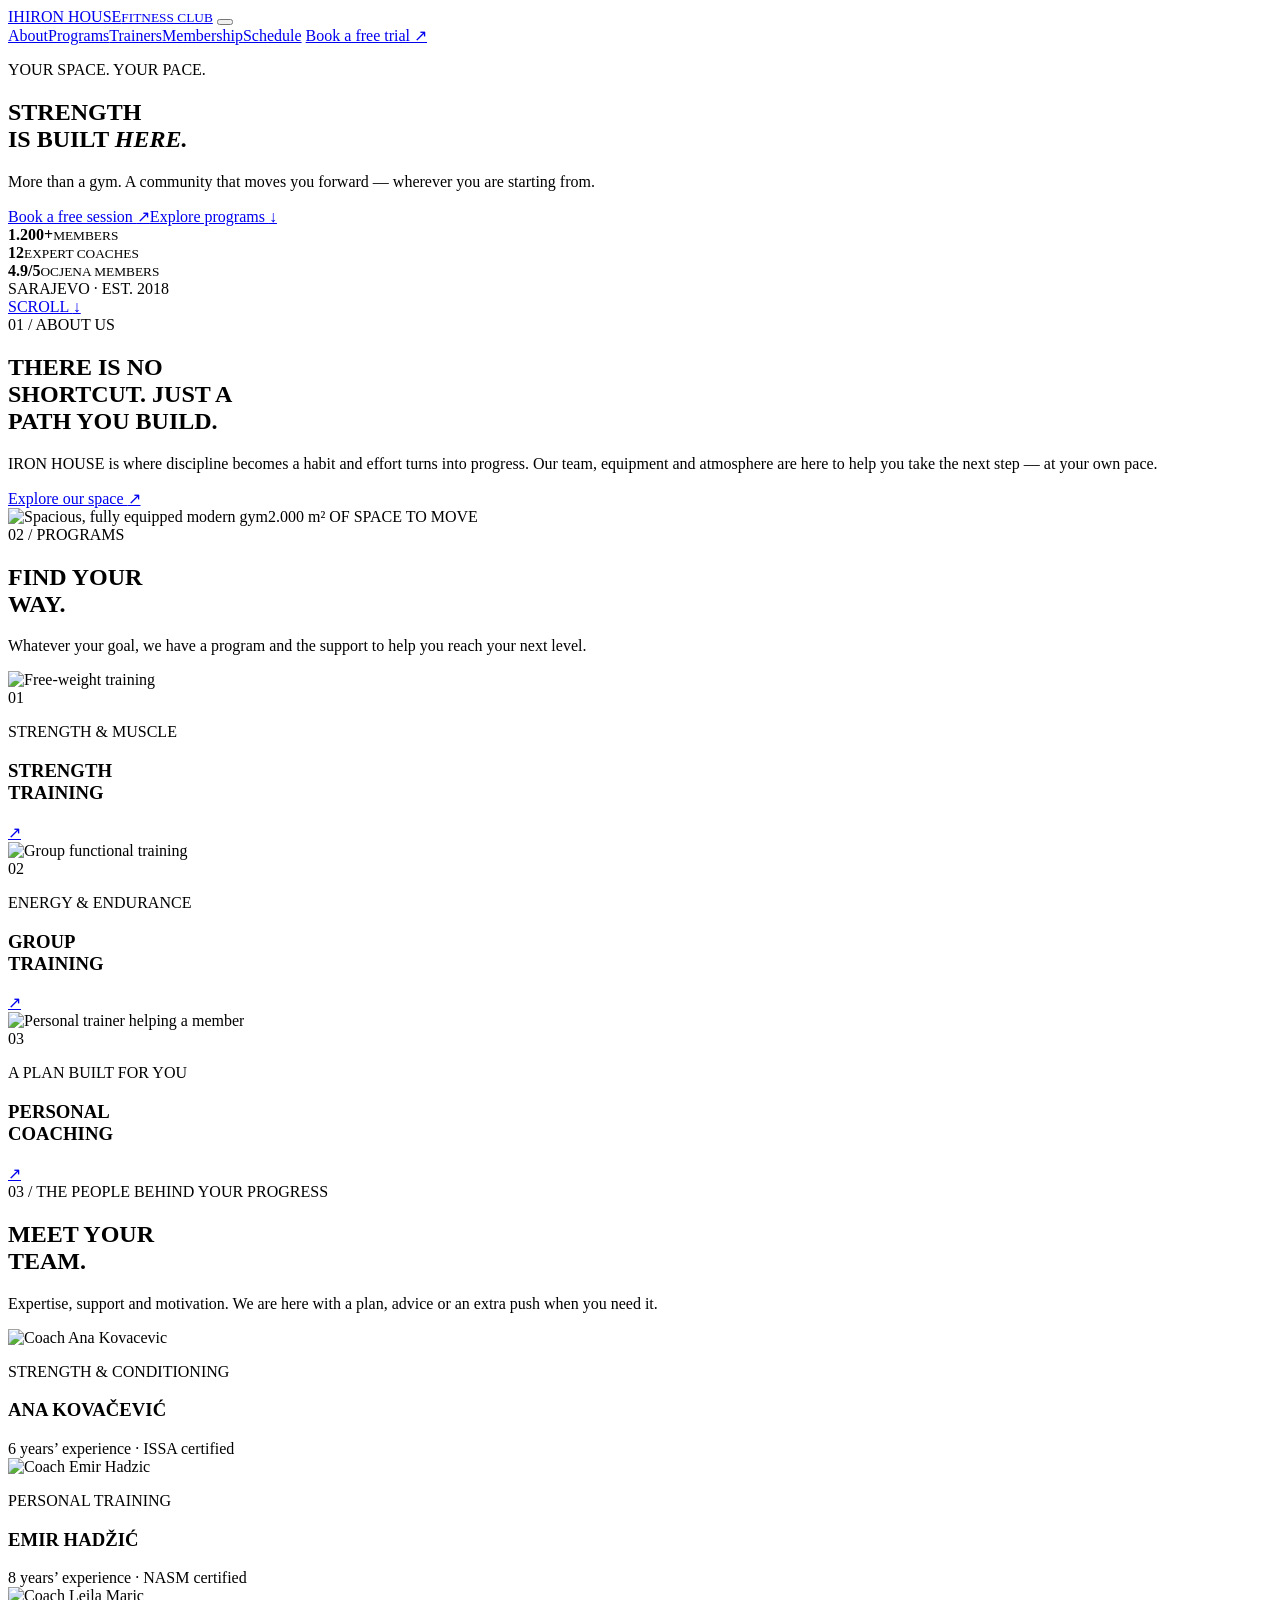
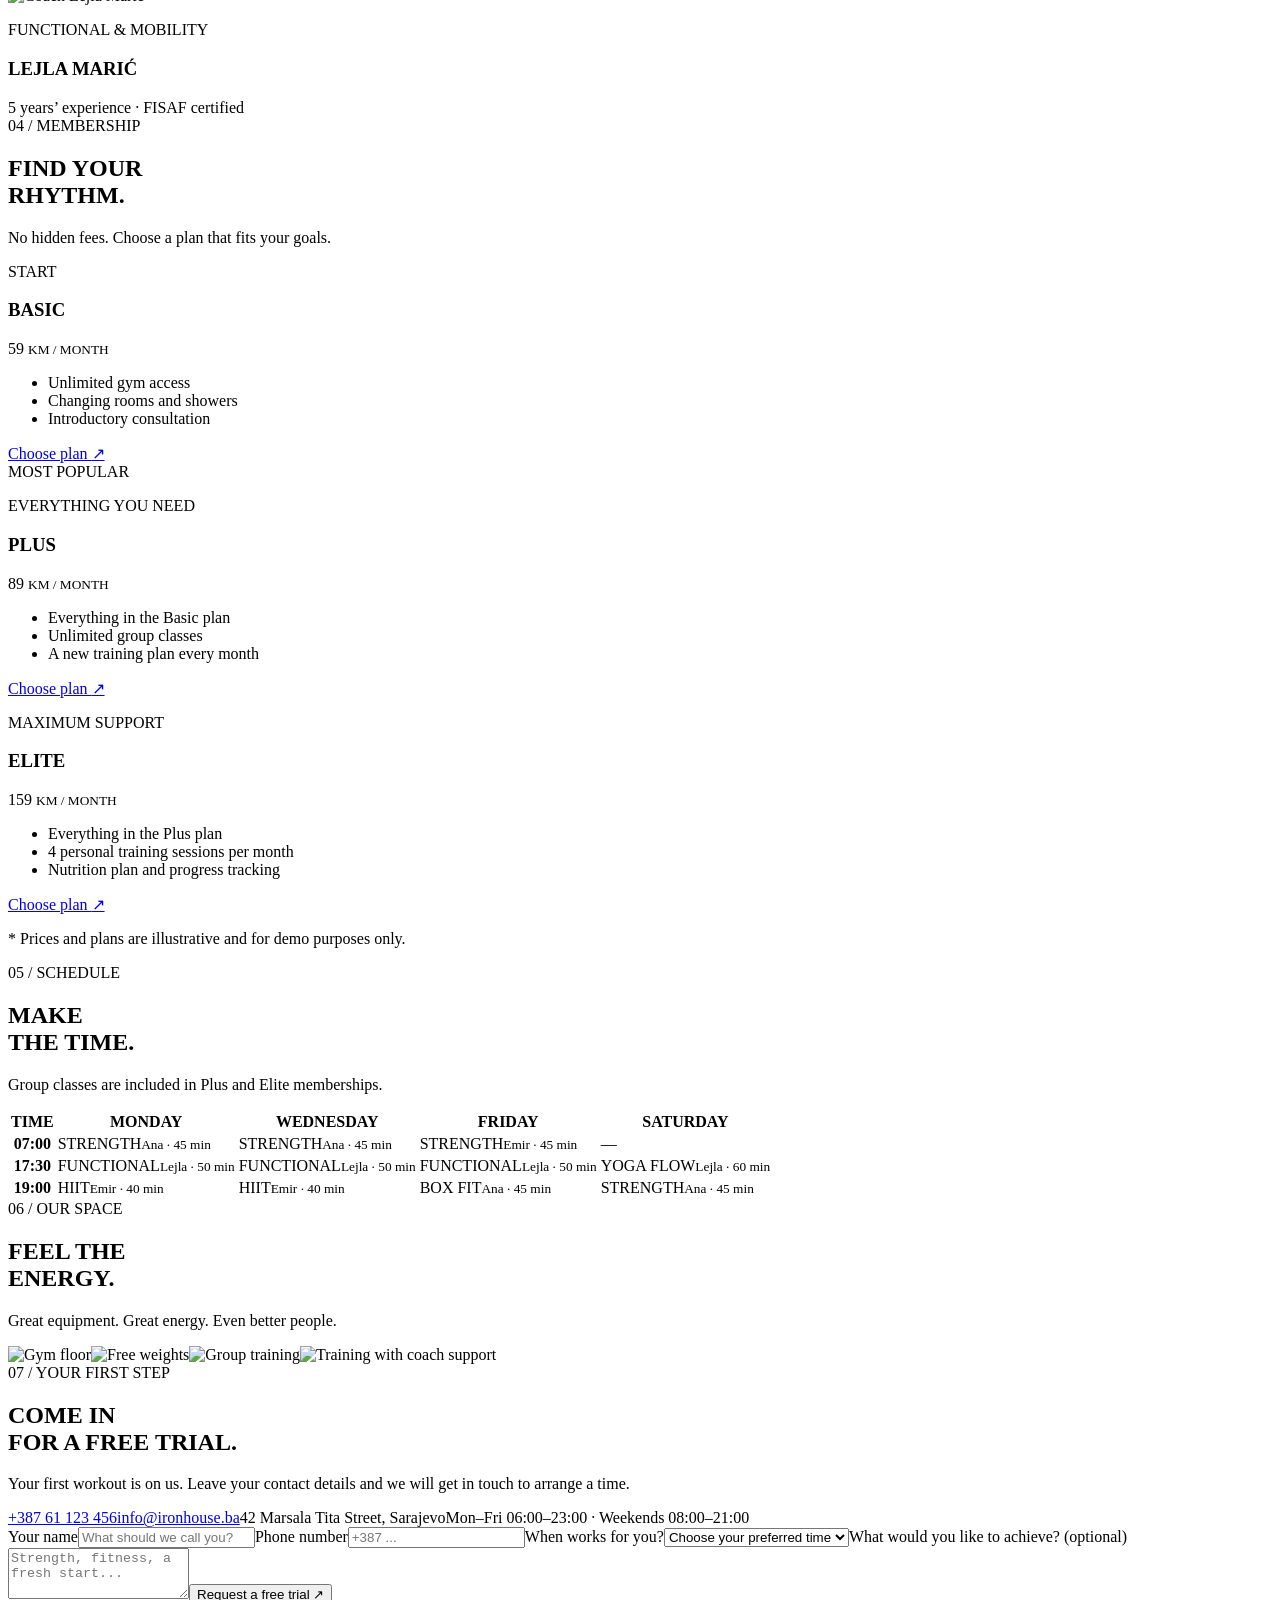
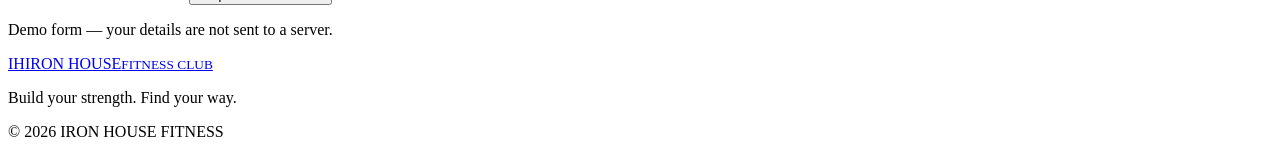
==== index.html @ 06bfaea4 "Add index.html for IRON HOUSE FITNESS demo" ====
<!doctype html>
<html lang="en">
<head>
  <meta charset="utf-8">
  <meta name="viewport" content="width=device-width, initial-scale=1">
  <meta name="theme-color" content="#111210">
  <meta name="description" content="IRON HOUSE FITNESS — strength training, conditioning and personal coaching in a modern fitness club.">
  <title>IRON HOUSE FITNESS — Your Time Is Now</title>
  <link rel="preconnect" href="https://fonts.googleapis.com">
  <link rel="preconnect" href="https://fonts.gstatic.com" crossorigin>
  <link href="https://fonts.googleapis.com/css2?family=Barlow+Condensed:wght@500;600;700;800;900&family=DM+Sans:wght@400;500;600;700&display=swap" rel="stylesheet">
  <link rel="stylesheet" href="style.css">
  <script src="script.js" defer></script>
</head>
<body>
  <header class="site-header">
    <a class="brand" href="#pocetna" aria-label="IRON HOUSE FITNESS — home"><span class="brand-mark">IH</span><span>IRON HOUSE<small>FITNESS CLUB</small></span></a>
    <button class="menu-toggle" aria-label="Open menu" aria-expanded="false"><span></span><span></span></button>
    <nav class="main-nav" aria-label="Main navigation">
      <a href="#o-nama">About</a><a href="#programi">Programs</a><a href="#treneri">Trainers</a><a href="#clanarine">Membership</a><a href="#raspored">Schedule</a>
      <a class="nav-cta" href="#kontakt">Book a free trial <span>↗</span></a>
    </nav>
  </header>

  <main>
    <section class="hero" id="pocetna">
      <div class="hero-image" role="img" aria-label="Athlete training in a dark gym"></div>
      <div class="hero-shade"></div>
      <div class="hero-content wrap">
        <p class="eyebrow"><span></span> YOUR SPACE. YOUR PACE.</p>
        <h1>STRENGTH<br>IS BUILT <em>HERE.</em></h1>
        <p class="hero-copy">More than a gym. A community that moves you forward — wherever you are starting from.</p>
        <div class="hero-actions"><a class="button button-orange" href="#kontakt">Book a free session <span>↗</span></a><a class="text-link" href="#programi">Explore programs <span>↓</span></a></div>
        <div class="hero-stats"><div><strong>1.200<span>+</span></strong><small>MEMBERS</small></div><div><strong>12</strong><small>EXPERT COACHES</small></div><div><strong>4.9<span>/5</span></strong><small>OCJENA MEMBERS</small></div></div>
      </div>
      <div class="hero-side">SARAJEVO · EST. 2018</div>
      <a href="#o-nama" class="scroll-cue">SCROLL <span>↓</span></a>
    </section>

    <section class="intro section wrap" id="o-nama">
      <div class="section-tag">01 / ABOUT US</div><div class="intro-content"><h2>THERE IS NO<br><span>SHORTCUT.</span> JUST A<br>PATH YOU BUILD.</h2><p>IRON HOUSE is where discipline becomes a habit and effort turns into progress. Our team, equipment and atmosphere are here to help you take the next step — at your own pace.</p><a class="text-link dark-link" href="#kontakt">Explore our space <span>↗</span></a></div>
      <div class="intro-image"><img src="https://images.unsplash.com/photo-1534438327276-14e5300c3a48?auto=format&fit=crop&w=1100&q=85" alt="Spacious, fully equipped modern gym" loading="lazy"><span class="image-note">2.000 m² OF SPACE TO MOVE</span></div>
    </section>

    <section class="programs section" id="programi"><div class="wrap"><div class="section-heading"><div><div class="section-tag">02 / PROGRAMS</div><h2>FIND YOUR<br><span>WAY.</span></h2></div><p>Whatever your goal, we have a program and the support to help you reach your next level.</p></div>
      <div class="program-grid">
        <article class="program-card"><img src="https://images.unsplash.com/photo-1583454110551-21f2fa2afe61?auto=format&fit=crop&w=900&q=80" alt="Free-weight training" loading="lazy"><div class="program-number">01</div><div class="program-info"><p>STRENGTH & MUSCLE</p><h3>STRENGTH<br>TRAINING</h3><a href="#kontakt" aria-label="Learn more about strength training">↗</a></div></article>
        <article class="program-card"><img src="https://images.unsplash.com/photo-1517836357463-d25dfeac3438?auto=format&fit=crop&w=900&q=80" alt="Group functional training" loading="lazy"><div class="program-number">02</div><div class="program-info"><p>ENERGY & ENDURANCE</p><h3>GROUP<br>TRAINING</h3><a href="#raspored" aria-label="View group classes">↗</a></div></article>
        <article class="program-card"><img src="https://images.unsplash.com/photo-1571019613454-1cb2f99b2d8b?auto=format&fit=crop&w=900&q=80" alt="Personal trainer helping a member" loading="lazy"><div class="program-number">03</div><div class="program-info"><p>A PLAN BUILT FOR YOU</p><h3>PERSONAL<br>COACHING</h3><a href="#treneri" aria-label="Meet our personal trainers">↗</a></div></article>
      </div></div></section>

    <section class="trainers section wrap" id="treneri"><div class="section-heading"><div><div class="section-tag">03 / THE PEOPLE BEHIND YOUR PROGRESS</div><h2>MEET YOUR<br><span>TEAM.</span></h2></div><p>Expertise, support and motivation. We are here with a plan, advice or an extra push when you need it.</p></div>
      <div class="trainer-grid"><article class="trainer-card"><img src="https://images.unsplash.com/photo-1534528741775-53994a69daeb?auto=format&fit=crop&w=800&q=85" alt="Coach Ana Kovacevic" loading="lazy"><div><p>STRENGTH & CONDITIONING</p><h3>ANA KOVAČEVIĆ</h3><span>6 years’ experience · ISSA certified</span></div></article><article class="trainer-card"><img src="https://images.unsplash.com/photo-1500648767791-00dcc994a43e?auto=format&fit=crop&w=800&q=85" alt="Coach Emir Hadzic" loading="lazy"><div><p>PERSONAL TRAINING</p><h3>EMIR HADŽIĆ</h3><span>8 years’ experience · NASM certified</span></div></article><article class="trainer-card"><img src="https://images.unsplash.com/photo-1506794778202-cad84cf45f1d?auto=format&fit=crop&w=800&q=85" alt="Coach Lejla Maric" loading="lazy"><div><p>FUNCTIONAL & MOBILITY</p><h3>LEJLA MARIĆ</h3><span>5 years’ experience · FISAF certified</span></div></article></div>
    </section>

    <section class="membership section" id="clanarine"><div class="wrap"><div class="section-heading"><div><div class="section-tag">04 / MEMBERSHIP</div><h2>FIND YOUR<br><span>RHYTHM.</span></h2></div><p>No hidden fees. Choose a plan that fits your goals.</p></div>
      <div class="price-grid"><article class="price-card"><p class="plan-label">START</p><h3>BASIC</h3><p class="price">59 <small>KM / MONTH</small></p><ul><li>Unlimited gym access</li><li>Changing rooms and showers</li><li>Introductory consultation</li></ul><a href="#kontakt" class="button button-outline">Choose plan <span>↗</span></a></article><article class="price-card featured"><div class="popular">MOST POPULAR</div><p class="plan-label">EVERYTHING YOU NEED</p><h3>PLUS</h3><p class="price">89 <small>KM / MONTH</small></p><ul><li>Everything in the Basic plan</li><li>Unlimited group classes</li><li>A new training plan every month</li></ul><a href="#kontakt" class="button button-orange">Choose plan <span>↗</span></a></article><article class="price-card"><p class="plan-label">MAXIMUM SUPPORT</p><h3>ELITE</h3><p class="price">159 <small>KM / MONTH</small></p><ul><li>Everything in the Plus plan</li><li>4 personal training sessions per month</li><li>Nutrition plan and progress tracking</li></ul><a href="#kontakt" class="button button-outline">Choose plan <span>↗</span></a></article></div><p class="price-note">* Prices and plans are illustrative and for demo purposes only.</p></div></section>

    <section class="schedule section wrap" id="raspored"><div class="section-heading"><div><div class="section-tag">05 / SCHEDULE</div><h2>MAKE<br><span>THE TIME.</span></h2></div><p>Group classes are included in Plus and Elite memberships.</p></div><div class="table-wrap"><table><thead><tr><th>TIME</th><th>MONDAY</th><th>WEDNESDAY</th><th>FRIDAY</th><th>SATURDAY</th></tr></thead><tbody><tr><th>07:00</th><td><span>STRENGTH</span><small>Ana · 45 min</small></td><td><span>STRENGTH</span><small>Ana · 45 min</small></td><td><span>STRENGTH</span><small>Emir · 45 min</small></td><td>—</td></tr><tr><th>17:30</th><td><span>FUNCTIONAL</span><small>Lejla · 50 min</small></td><td><span>FUNCTIONAL</span><small>Lejla · 50 min</small></td><td><span>FUNCTIONAL</span><small>Lejla · 50 min</small></td><td><span>YOGA FLOW</span><small>Lejla · 60 min</small></td></tr><tr><th>19:00</th><td><span>HIIT</span><small>Emir · 40 min</small></td><td><span>HIIT</span><small>Emir · 40 min</small></td><td><span>BOX FIT</span><small>Ana · 45 min</small></td><td><span>STRENGTH</span><small>Ana · 45 min</small></td></tr></tbody></table></div></section>

    <section class="gallery section"><div class="wrap"><div class="section-heading"><div><div class="section-tag">06 / OUR SPACE</div><h2>FEEL THE<br><span>ENERGY.</span></h2></div><p>Great equipment. Great energy. Even better people.</p></div><div class="gallery-grid"><img src="https://images.unsplash.com/photo-1534438327276-14e5300c3a48?auto=format&fit=crop&w=900&q=80" alt="Gym floor" loading="lazy"><img src="https://images.unsplash.com/photo-1583454110551-21f2fa2afe61?auto=format&fit=crop&w=700&q=80" alt="Free weights" loading="lazy"><img src="https://images.unsplash.com/photo-1517836357463-d25dfeac3438?auto=format&fit=crop&w=700&q=80" alt="Group training" loading="lazy"><img src="https://images.unsplash.com/photo-1571019613454-1cb2f99b2d8b?auto=format&fit=crop&w=900&q=80" alt="Training with coach support" loading="lazy"></div></div></section>

    <section class="contact section" id="kontakt"><div class="wrap contact-grid"><div><div class="section-tag">07 / YOUR FIRST STEP</div><h2>COME IN<br>FOR A <span>FREE TRIAL.</span></h2><p>Your first workout is on us. Leave your contact details and we will get in touch to arrange a time.</p><div class="contact-details"><a href="tel:+38761123456">+387 61 123 456</a><a href="mailto:info@ironhouse.ba">info@ironhouse.ba</a><span>42 Marsala Tita Street, Sarajevo</span><span>Mon–Fri 06:00–23:00 · Weekends 08:00–21:00</span></div></div>
      <form class="trial-form"><label for="ime">Your name</label><input id="ime" name="ime" autocomplete="name" placeholder="What should we call you?" required><label for="telefon">Phone number</label><input id="telefon" name="telefon" type="tel" autocomplete="tel" placeholder="+387 ..." required><label for="termin">When works for you?</label><select id="termin" name="termin" required><option value="" disabled selected>Choose your preferred time</option><option>Weekday — morning</option><option>Weekday — afternoon</option><option>Weekend</option></select><label for="cilj">What would you like to achieve? <span>(optional)</span></label><textarea id="cilj" name="cilj" rows="3" placeholder="Strength, fitness, a fresh start..."></textarea><button class="button button-orange" type="submit">Request a free trial <span>↗</span></button><p class="form-note">Demo form — your details are not sent to a server.</p><div class="form-success" role="status" aria-live="polite"></div></form></div></section>
  </main>
  <footer class="footer"><div class="wrap footer-inner"><a class="brand" href="#pocetna"><span class="brand-mark">IH</span><span>IRON HOUSE<small>FITNESS CLUB</small></span></a><p>Build your strength. Find your way.</p><span>© 2026 IRON HOUSE FITNESS</span></div></footer>
</body>
</html>
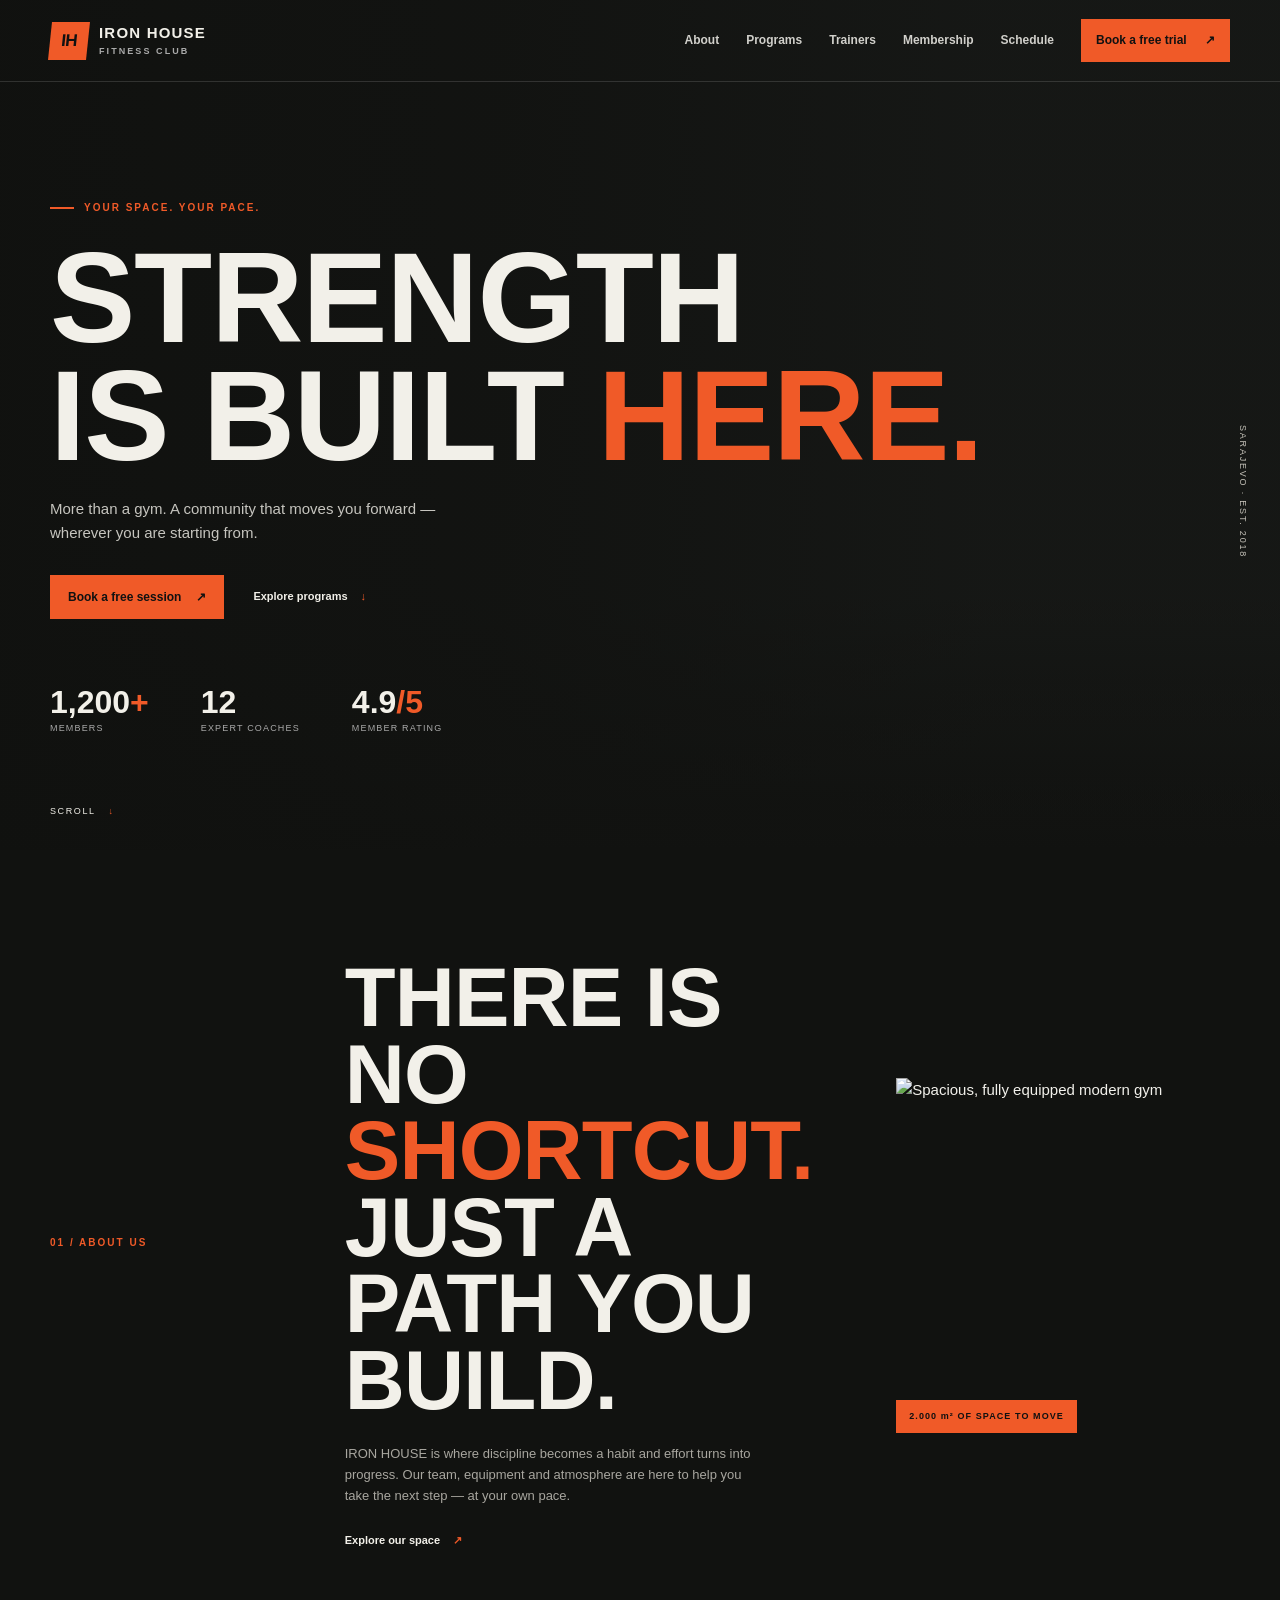
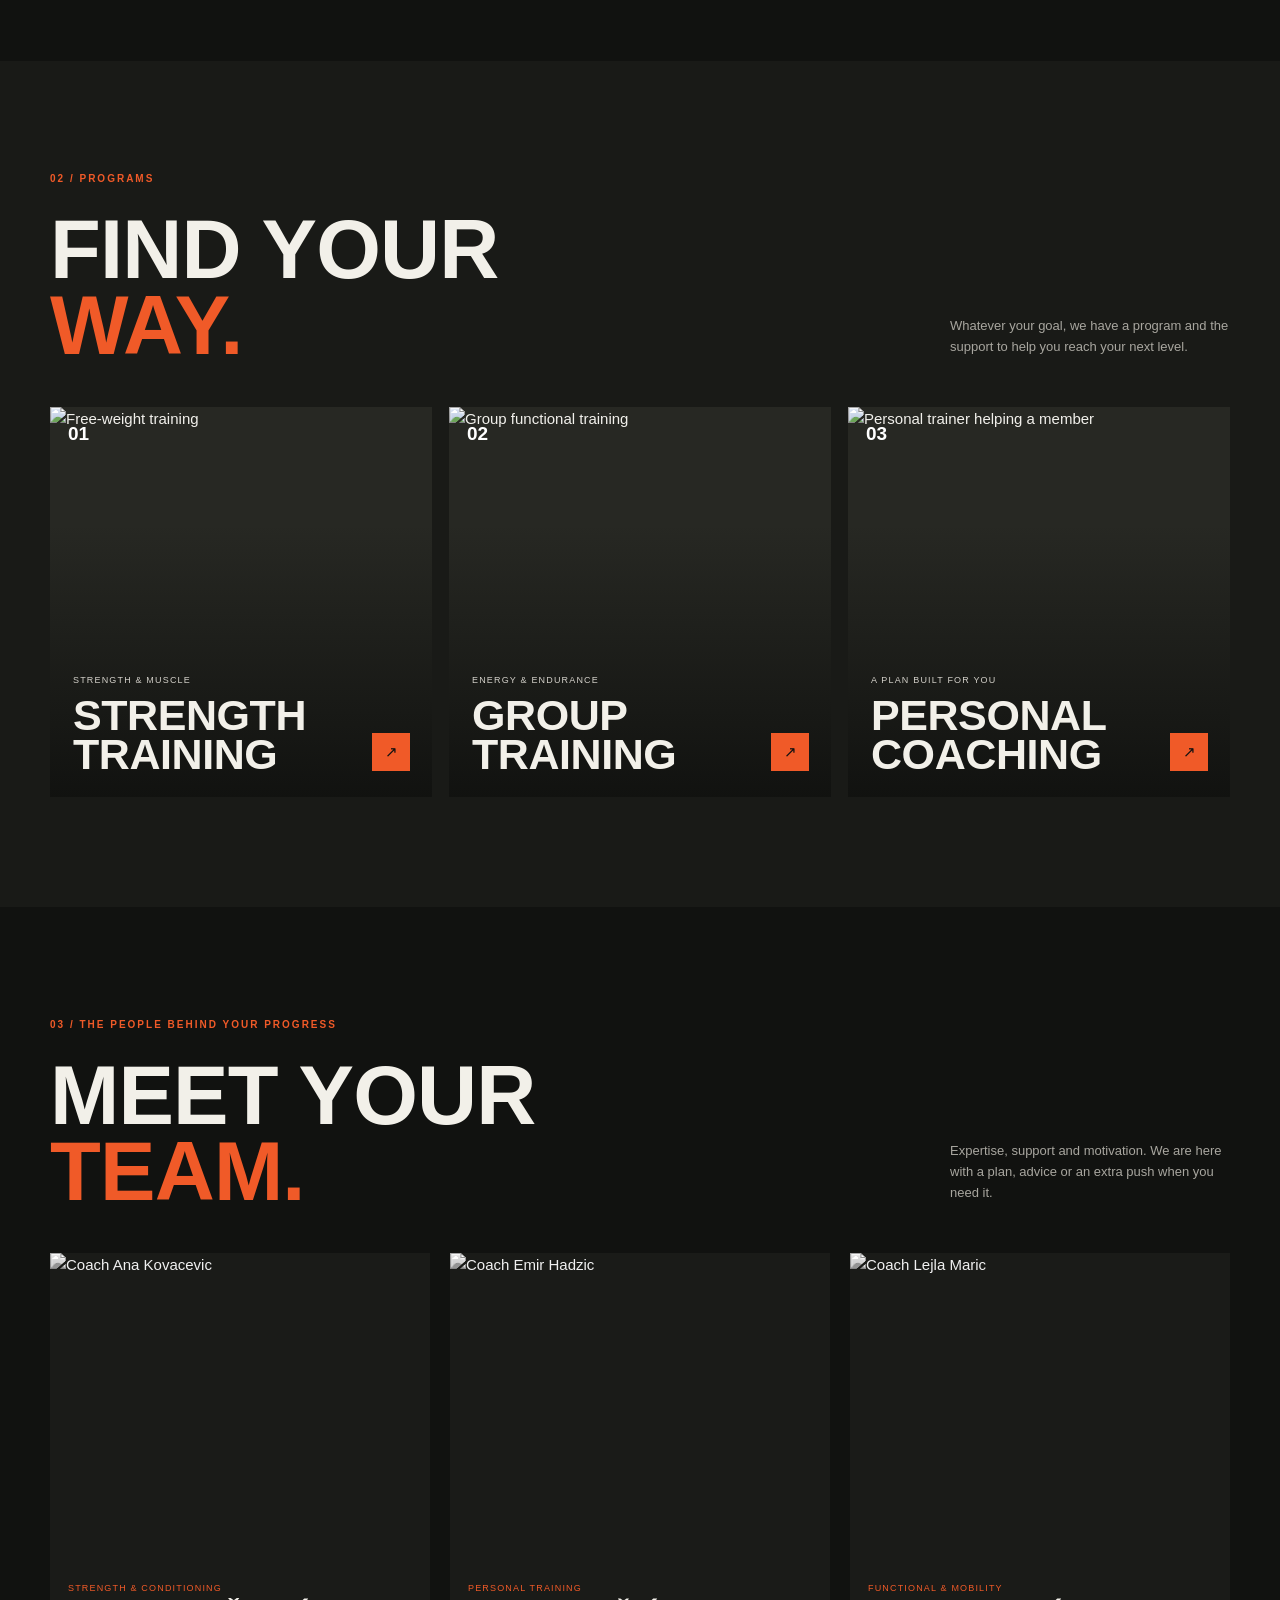
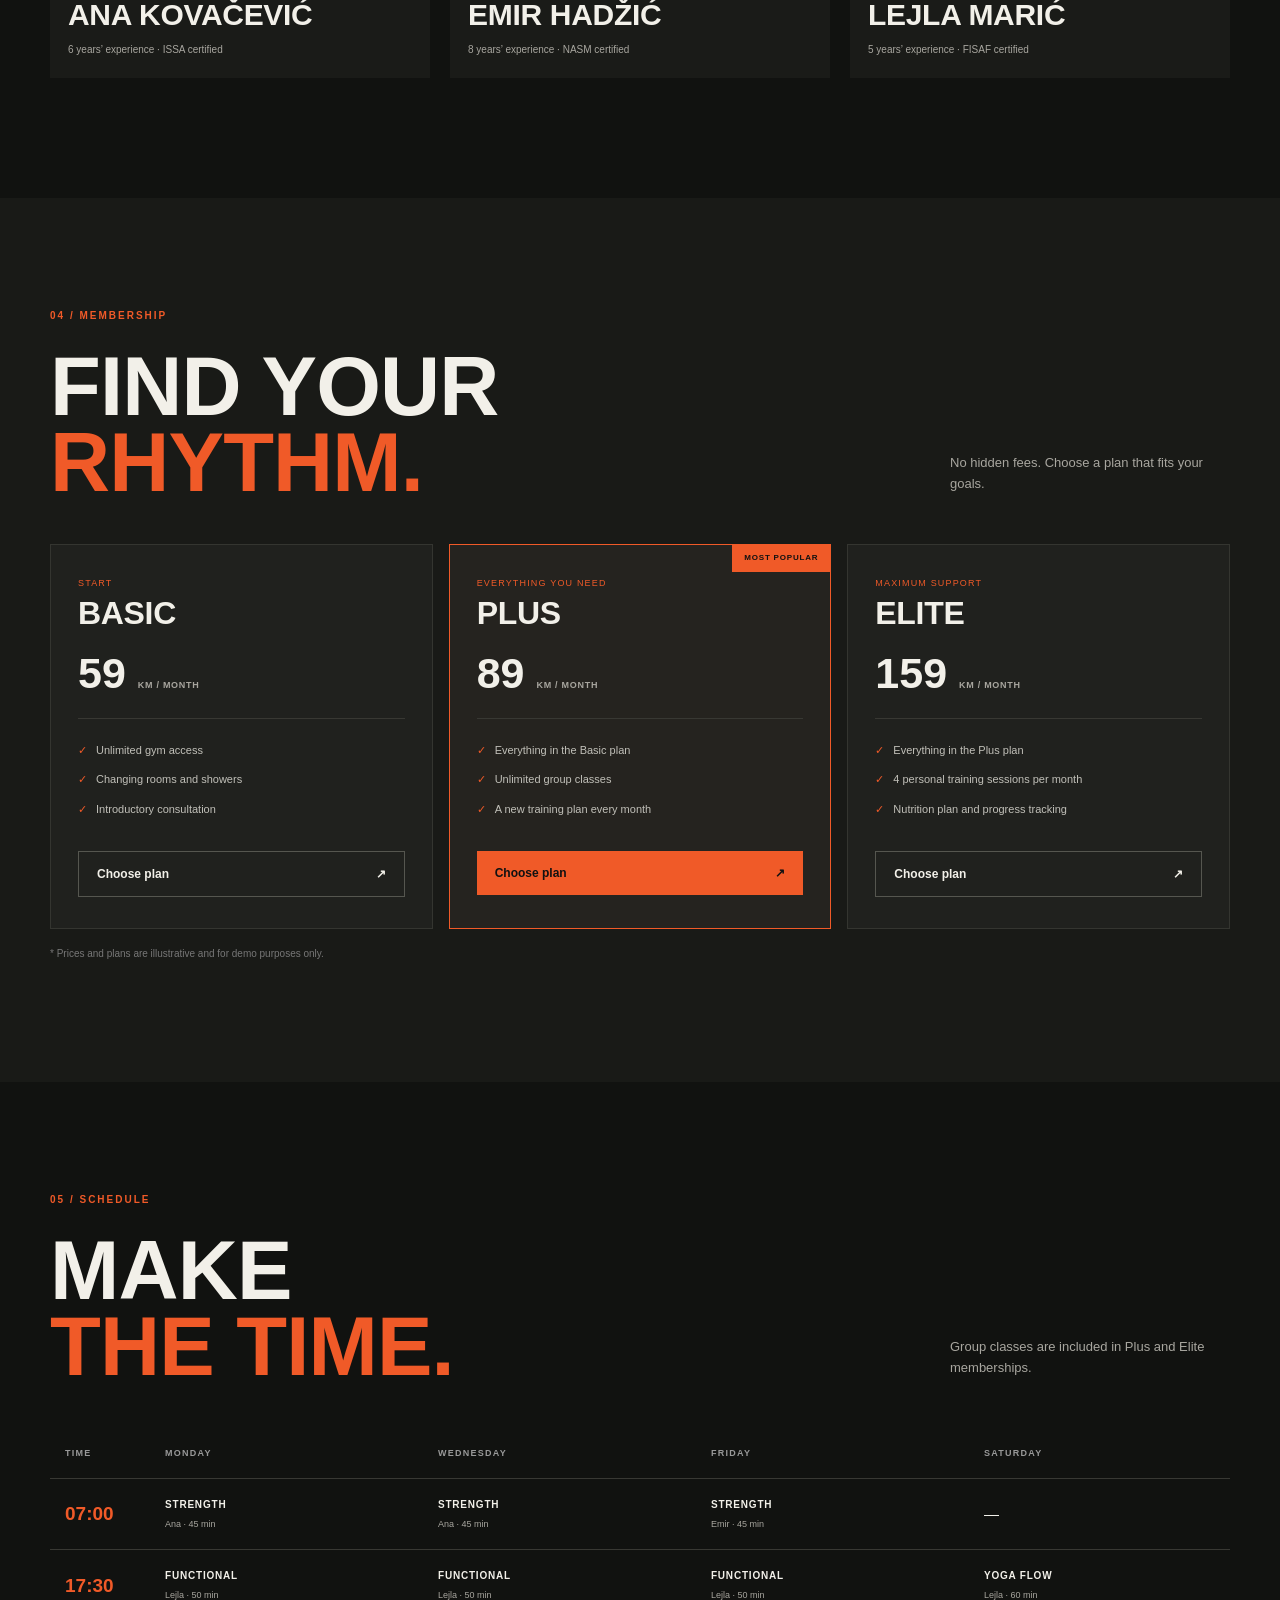
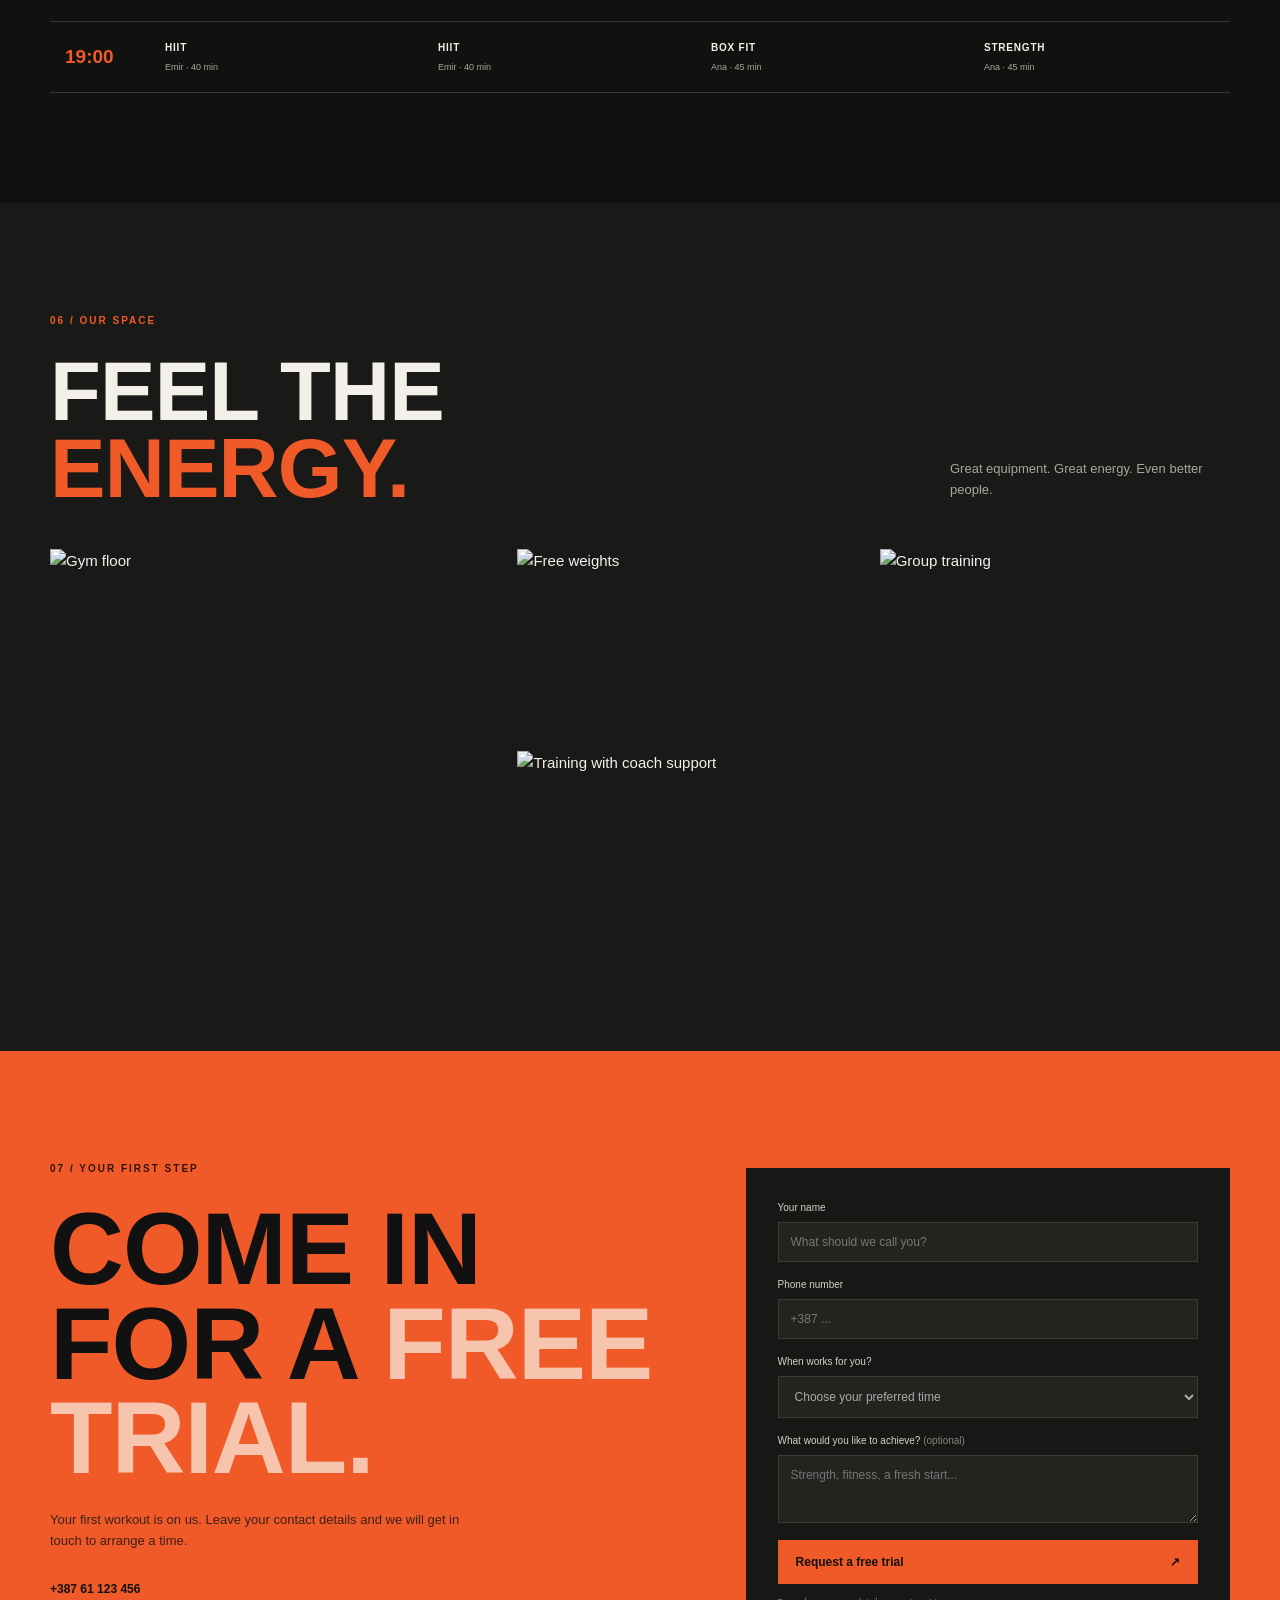
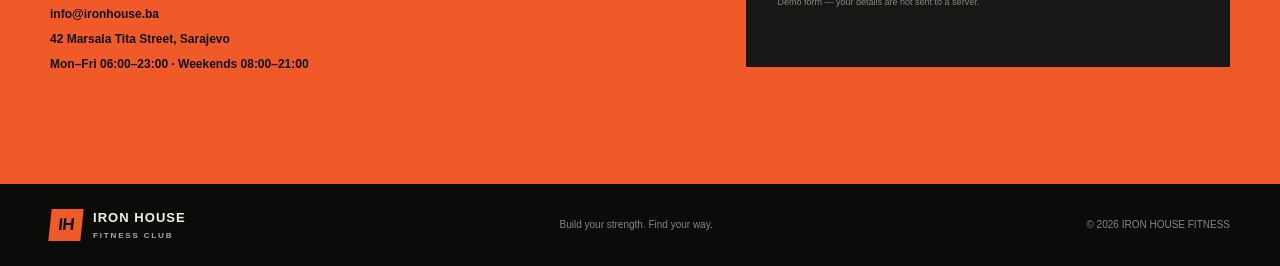
==== commit 247efdcc: "Polish English hero statistics" ====
--- a/index.html
+++ b/index.html
@@ -31,7 +31,7 @@
         <h1>STRENGTH<br>IS BUILT <em>HERE.</em></h1>
         <p class="hero-copy">More than a gym. A community that moves you forward — wherever you are starting from.</p>
         <div class="hero-actions"><a class="button button-orange" href="#kontakt">Book a free session <span>↗</span></a><a class="text-link" href="#programi">Explore programs <span>↓</span></a></div>
-        <div class="hero-stats"><div><strong>1.200<span>+</span></strong><small>MEMBERS</small></div><div><strong>12</strong><small>EXPERT COACHES</small></div><div><strong>4.9<span>/5</span></strong><small>OCJENA MEMBERS</small></div></div>
+        <div class="hero-stats"><div><strong>1,200<span>+</span></strong><small>MEMBERS</small></div><div><strong>12</strong><small>EXPERT COACHES</small></div><div><strong>4.9<span>/5</span></strong><small>MEMBER RATING</small></div></div>
       </div>
       <div class="hero-side">SARAJEVO · EST. 2018</div>
       <a href="#o-nama" class="scroll-cue">SCROLL <span>↓</span></a>
--- a/style.css
+++ b/style.css
@@ -0,0 +1,5 @@
+:root{--ink:#111210;--panel:#191a17;--cream:#f2f0e9;--muted:#a8a69f;--orange:#f05a28;--line:#383833;--display:'Barlow Condensed',Impact,sans-serif;--body:'DM Sans',Arial,sans-serif}*{box-sizing:border-box}html{scroll-behavior:smooth;scroll-padding-top:84px}body{margin:0;background:var(--ink);color:var(--cream);font-family:var(--body);font-size:15px;line-height:1.6}a{color:inherit;text-decoration:none}img{display:block;max-width:100%}.wrap{width:min(1180px,calc(100% - 64px));margin-inline:auto}.site-header{height:82px;padding:0 max(32px,calc((100vw - 1180px)/2));display:flex;align-items:center;justify-content:space-between;position:absolute;top:0;left:0;right:0;z-index:10;border-bottom:1px solid #ffffff22}.brand{display:flex;align-items:center;gap:11px;font-size:15px;font-weight:800;letter-spacing:.08em;line-height:1.15}.brand-mark{width:38px;height:38px;background:var(--orange);color:#111;display:grid;place-items:center;font:800 17px var(--display);letter-spacing:-.05em;transform:skew(-6deg)}.brand small{display:block;color:#aaa;font-size:9px;letter-spacing:.23em;margin-top:5px}.main-nav{display:flex;align-items:center;gap:27px;font-size:12px;font-weight:600}.main-nav>a:not(.nav-cta){color:#d1d0cb;transition:color .2s}.main-nav>a:hover{color:var(--orange)}.nav-cta{padding:12px 15px;background:var(--orange);color:#111}.nav-cta span,.button span{margin-left:15px}.menu-toggle{display:none}.hero{height:min(850px,100vh);min-height:690px;position:relative;display:flex;align-items:center;overflow:hidden;background:#181a18}.hero-image{position:absolute;inset:0;background:url('https://images.unsplash.com/photo-1534438327276-14e5300c3a48?auto=format&fit=crop&w=2200&q=90') center 48%/cover;opacity:.58;filter:saturate(.65)}.hero-shade{position:absolute;inset:0;background:linear-gradient(90deg,#10110ff2 0%,#111210d9 39%,#11121055 77%,#11121055),linear-gradient(0deg,#111210 0%,transparent 30%)}.hero-content{position:relative;padding-top:85px}.eyebrow,.section-tag{font-size:10px;letter-spacing:.2em;font-weight:700;color:var(--orange)}.eyebrow{display:flex;align-items:center;gap:10px}.eyebrow span{width:24px;height:2px;background:var(--orange)}h1,h2,h3,p{margin-top:0}h1,h2,.program-info h3,.trainer-card h3,.price-card h3{font-family:var(--display);font-weight:800;line-height:.92;letter-spacing:-.01em}h1{font-size:clamp(76px,10vw,140px);margin:23px 0 22px}h1 em{color:var(--orange);font-style:normal}.hero-copy{max-width:390px;color:#c6c5bf;font-size:15px}.hero-actions{display:flex;align-items:center;gap:29px;margin-top:30px}.button{border:0;display:inline-flex;align-items:center;justify-content:space-between;padding:15px 18px;font:700 12px var(--body);cursor:pointer;transition:transform .2s,background .2s}.button:hover{transform:translateY(-2px)}.button-orange{background:var(--orange);color:#111}.button-orange:hover{background:#ff7447}.text-link{font-size:11px;font-weight:700}.text-link span{color:var(--orange);margin-left:10px}.hero-stats{display:flex;gap:52px;margin-top:65px}.hero-stats div{display:flex;flex-direction:column}.hero-stats strong{font:700 32px var(--display)}.hero-stats strong span{color:var(--orange)}.hero-stats small{font-size:9px;color:#aaa;letter-spacing:.13em}.hero-side{position:absolute;right:30px;top:50%;writing-mode:vertical-rl;color:#c4c1b8;font-size:9px;letter-spacing:.2em}.scroll-cue{position:absolute;bottom:32px;left:max(32px,calc((100vw - 1180px)/2));font-size:9px;letter-spacing:.18em}.scroll-cue span{color:var(--orange);margin-left:9px}.section{padding-block:110px}.intro{display:grid;grid-template-columns:1fr 2fr 1.3fr;gap:38px;align-items:center}.section-tag{margin-bottom:25px}h2{font-size:clamp(54px,6.5vw,84px);margin-bottom:25px}h2 span{color:var(--orange)}.intro-content p,.section-heading>p,.contact-grid>div>p{max-width:420px;color:var(--muted);font-size:13px}.dark-link{display:inline-block;margin-top:12px}.intro-image{position:relative}.intro-image img{width:100%;height:355px;object-fit:cover;filter:grayscale(25%)}.image-note{position:absolute;bottom:0;left:0;background:var(--orange);color:#111;padding:9px 13px;font-weight:800;font-size:9px;letter-spacing:.12em}.programs,.gallery{background:#191a17}.section-heading{display:flex;align-items:end;justify-content:space-between;margin-bottom:42px}.section-heading h2{margin-bottom:0}.section-heading>p{max-width:280px;margin-bottom:7px}.program-grid{display:grid;grid-template-columns:repeat(3,1fr);gap:17px}.program-card{height:390px;position:relative;overflow:hidden;background:#272823}.program-card:after{content:'';position:absolute;inset:30% 0 0;background:linear-gradient(0deg,#10110ff2,transparent)}.program-card>img{width:100%;height:100%;object-fit:cover;filter:grayscale(35%);transition:transform .5s}.program-card:hover>img{transform:scale(1.04)}.program-number{position:absolute;z-index:1;top:16px;left:18px;font:600 19px var(--display);color:#fff}.program-info{position:absolute;z-index:2;bottom:22px;left:23px;right:22px}.program-info p,.trainer-card p,.plan-label{font-size:9px;color:#d3d0c9;letter-spacing:.13em;margin-bottom:8px}.program-info h3{font-size:43px;margin:0}.program-info>a{position:absolute;right:0;bottom:4px;width:38px;height:38px;background:var(--orange);display:grid;place-items:center;color:#111}.trainers{padding-bottom:120px}.trainer-grid{display:grid;grid-template-columns:repeat(3,1fr);gap:20px}.trainer-card{background:#1a1b18}.trainer-card img{width:100%;height:310px;object-fit:cover;filter:grayscale(100%)}.trainer-card>div{padding:18px}.trainer-card p{color:var(--orange);margin:0 0 6px}.trainer-card h3{font-size:30px;margin:0 0 7px}.trainer-card span{font-size:10px;color:var(--muted)}.membership{background:#191a17}.price-grid{display:grid;grid-template-columns:repeat(3,1fr);gap:16px}.price-card{position:relative;background:#20211e;border:1px solid #343530;padding:31px 27px}.price-card.featured{border-color:var(--orange);background:#25231f}.popular{position:absolute;right:0;top:0;background:var(--orange);color:#111;padding:7px 12px;font-size:8px;font-weight:800;letter-spacing:.1em}.plan-label{color:var(--orange);margin-bottom:9px}.price-card h3{font-size:32px;margin-bottom:20px}.price{font:700 43px var(--display);margin-bottom:20px}.price small{font:600 9px var(--body);color:var(--muted);letter-spacing:.08em}.price-card ul{list-style:none;margin:0 0 26px;padding:17px 0 0;border-top:1px solid var(--line)}.price-card li{color:#c1c0b9;font-size:11px;padding:6px 0}.price-card li:before{content:'✓';color:var(--orange);margin-right:9px}.button-outline{border:1px solid #55564f;width:100%}.price-card .button-orange{width:100%}.price-note{font-size:10px;color:#777;margin-top:17px}.table-wrap{overflow-x:auto}table{border-collapse:collapse;width:100%;min-width:700px;text-align:left}th,td{padding:18px 15px;border-bottom:1px solid var(--line)}thead th{font-size:9px;color:#999;letter-spacing:.14em}tbody th{font:700 19px var(--display);color:var(--orange);width:100px}td span,td small{display:block}td span{font-size:10px;font-weight:700;letter-spacing:.08em}td small{font-size:9px;color:var(--muted);margin-top:4px}.gallery-grid{display:grid;grid-template-columns:1.3fr 1fr 1fr;grid-template-rows:190px 190px;gap:12px}.gallery-grid img{width:100%;height:100%;object-fit:cover;filter:grayscale(40%)}.gallery-grid img:first-child{grid-row:span 2}.gallery-grid img:last-child{grid-column:2/4}.contact{background:var(--orange);color:#111}.contact .section-tag{color:#31150c}.contact-grid{display:grid;grid-template-columns:1fr .8fr;gap:90px;align-items:center}.contact-grid h2{font-size:clamp(68px,8vw,105px)}.contact-grid h2 span{color:#f7c5ae}.contact-grid>div>p{color:#3d2118}.contact-details{display:grid;gap:6px;margin-top:28px;font-size:12px;font-weight:600}.trial-form{background:#171815;color:var(--cream);padding:32px;display:grid}.trial-form label{font-size:10px;color:#d3d1c9;margin:0 0 6px}.trial-form label span{color:#85847d}.trial-form input,.trial-form select,.trial-form textarea{font:12px var(--body);background:#232420;color:var(--cream);border:1px solid #3b3c36;padding:12px;margin-bottom:15px;border-radius:0}.trial-form input::placeholder,.trial-form textarea::placeholder{color:#777}.trial-form select:invalid{color:#aaa}.trial-form .button{margin-top:2px}.form-note{color:#85847d;font-size:9px;margin:11px 0 0}.form-success{font-size:12px;color:#9fe2a5;margin-top:8px;min-height:18px}.footer{background:#0b0c0a;padding:25px 0}.footer-inner{display:flex;align-items:center;justify-content:space-between}.footer-inner>p,.footer-inner>span{margin:0;color:#86857e;font-size:10px}.footer .brand{font-size:13px}.footer .brand-mark{width:32px;height:32px}.footer .brand small{font-size:8px}
+@media(max-width:900px){.main-nav{gap:15px;font-size:10px}.nav-cta{padding:10px}.intro{grid-template-columns:.7fr 1.4fr 1fr;gap:22px}.intro-image img{height:300px}.program-card{height:330px}.program-info h3{font-size:35px}.trainer-card img{height:250px}.contact-grid{gap:40px}}
+@media(max-width:700px){.wrap{width:calc(100% - 40px)}.site-header{height:70px;padding:0 20px}.menu-toggle{display:grid;gap:5px;background:none;border:0;padding:10px}.menu-toggle span{display:block;width:24px;height:2px;background:var(--cream)}.main-nav{display:none;position:absolute;top:69px;left:0;right:0;background:#151613;padding:20px;align-items:stretch;flex-direction:column;gap:0}.main-nav.open{display:flex}.main-nav a{padding:12px!important;border-bottom:1px solid #ffffff15;font-size:13px}.main-nav .nav-cta{margin-top:10px}.hero{min-height:730px;height:100svh;max-height:900px}.hero-image{background-position:58% center}.hero-shade{background:linear-gradient(90deg,#10110fea,#11121099 100%),linear-gradient(0deg,#111210 0%,transparent 40%)}.hero-content{padding-top:68px}h1{font-size:clamp(70px,19vw,110px)}.hero-copy{max-width:310px;font-size:13px}.hero-stats{gap:25px;margin-top:52px}.hero-stats strong{font-size:27px}.hero-stats small{font-size:8px}.hero-side{right:12px;font-size:8px}.hero-actions{gap:17px;align-items:flex-start;flex-direction:column}.scroll-cue{left:20px;bottom:20px}.section{padding-block:76px}.intro{grid-template-columns:1fr;gap:18px}.intro .section-tag{margin-bottom:3px}.intro-content h2,.section-heading h2{font-size:62px}.intro-image img{height:270px}.section-heading{display:block;margin-bottom:29px}.section-heading>p{margin-top:17px}.program-grid,.trainer-grid,.price-grid{grid-template-columns:1fr}.program-card{height:390px}.trainer-card img{height:330px}.price-card{padding:27px}.gallery-grid{grid-template-columns:1fr 1fr;grid-template-rows:180px 150px 180px}.gallery-grid img:first-child{grid-row:span 2}.gallery-grid img:last-child{grid-column:auto}.contact-grid{grid-template-columns:1fr;gap:30px}.contact-grid h2{font-size:76px}.trial-form{padding:23px}.footer-inner{align-items:flex-start;gap:18px;flex-direction:column}.footer-inner>p{display:none}}
+@media(prefers-reduced-motion:reduce){html{scroll-behavior:auto}*,*:before,*:after{transition:none!important}}
+
